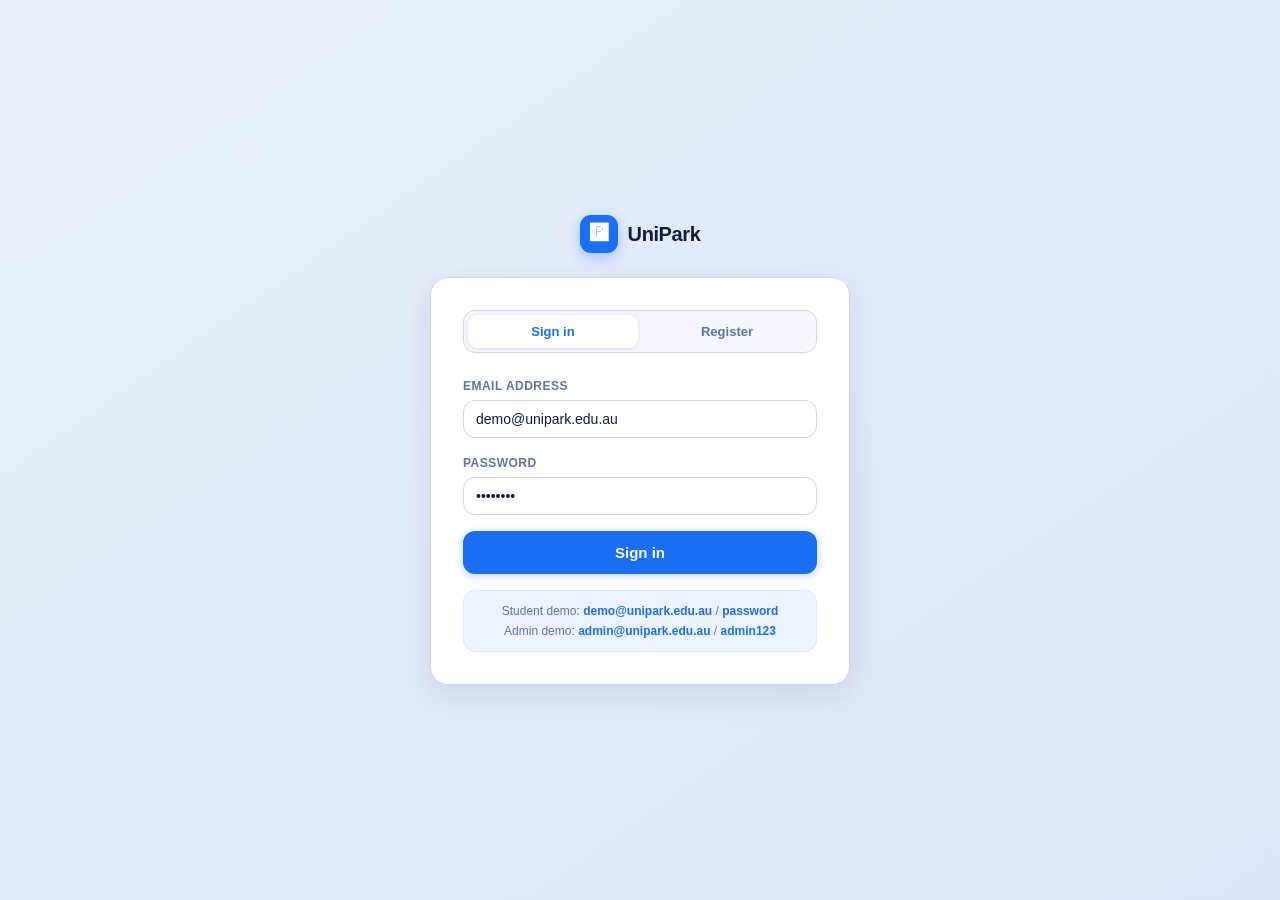
==== frontend/index.html @ 24ee6d40 "template for frontend" ====
<!DOCTYPE html>
<html lang="en">
<head>
<meta charset="UTF-8"><meta name="viewport" content="width=device-width,initial-scale=1">
<title>UniPark — Sign in</title>
<link rel="stylesheet" href="css/base.css">
<link rel="stylesheet" href="css/auth.css">
</head>
<body class="auth-page">
<div class="auth-wrapper">

  <div class="auth-logo-wrap">
    <div class="logo"><div class="logo-mark">🅿</div> UniPark</div>
   
  </div>

  <div class="auth-card">
    <div class="auth-tabs">
      <button class="auth-tab active" data-tab="login">Sign in</button>
      <button class="auth-tab" data-tab="register">Register</button>
    </div>

    <div id="auth-error" class="error-msg hidden"></div>

    <!-- login page -->
    <div id="form-login" class="auth-form active">
      <div class="form-group">
        <label class="form-label">Email address</label>
        <input class="form-input" type="email" id="login-email" placeholder="you@unipark.edu.au" value="demo@unipark.edu.au" autocomplete="email">
      </div>
      <div class="form-group">
        <label class="form-label">Password</label>
        <input class="form-input" type="password" id="login-password" placeholder="••••••••" value="password" autocomplete="current-password">
      </div>
      <button class="btn btn-primary btn-full btn-lg" id="btn-login">Sign in</button>
      <div class="demo-hint">
        Student demo: <strong>demo@unipark.edu.au</strong> / <strong>password</strong><br>
        Admin demo: <strong>admin@unipark.edu.au</strong> / <strong>admin123</strong>
      </div>
    </div>

    <!-- register page -->
    <div id="form-register" class="auth-form">
      <div class="form-group">
        <label class="form-label">Full name</label>
        <input class="form-input" type="text" id="reg-name" placeholder="Jane Smith" autocomplete="name">
      </div>
      <div class="grid-2">
        <div class="form-group">
          <label class="form-label">Email</label>
          <input class="form-input" type="email" id="reg-email" placeholder="you@unipark.edu.au" autocomplete="email">
        </div>
        <div class="form-group">
          <label class="form-label">Password</label>
          <input class="form-input" type="password" id="reg-password" placeholder="Min. 6 chars" autocomplete="new-password">
        </div>
      </div>
      <div class="grid-2">
        <div class="form-group">
          <label class="form-label">Vehicle plate</label>
          <input class="form-input" type="text" id="reg-plate" placeholder="ABC 123">
        </div>
        <div class="form-group">
          <label class="form-label">Role</label>
          <select class="form-input form-select" id="reg-role">
            <option value="student">Student</option>
            <option value="staff">Staff</option>
            <option value="visitor">Visitor</option>
          </select>
        </div>
      </div>
      <div class="form-group">
        <label class="form-label">Subscription plan</label>
        <div class="sub-options">
          <div class="sub-option active" data-sub="basic">
            <div class="sub-option-icon">🎫</div>
            <div class="sub-option-label">Basic</div>
          </div>
          <div class="sub-option" data-sub="premium">
            <div class="sub-option-icon">⭐</div>
            <div class="sub-option-label">Premium</div>
          </div>
        </div>
      </div>
      <button class="btn btn-primary btn-full btn-lg" id="btn-register">Create account</button>
    </div>
  </div>

  
</div>
<div id="toast"></div>
<script src="js/store.js"></script>
<script src="js/auth.js"></script>
</body>
</html>
---- frontend/css/base.css ----
/* ── UNIPARK · BASE STYLES ─────────────────────────────────────── */
:root {
  /* Core palette */
  --blue:       #1a6ff5;
  --blue-dark:  #1358c8;
  --blue-dim:   #dbe8ff;
  --blue-light: #eef4ff;

  --green:      #16a34a;
  --green-dim:  #dcfce7;

  --red:        #dc2626;
  --red-dim:    #fee2e2;

  --amber:      #d97706;
  --amber-dim:  #fef3c7;

  --purple:     #7c3aed;
  --purple-dim: #ede9fe;

  /* Surfaces */
  --bg:       #eef2fb;
  --white:    #ffffff;
  --surface:  #ffffff;
  --surface2: #f4f7fd;
  --surface3: #e8edf8;

  /* Text */
  --text:   #0d1e3d;
  --muted:  #5f759e;

  /* Border */
  --border: #cdd5eb;

  /* Radius */
  --radius: 12px;

  /* Shadow */
  --shadow-sm: 0 1px 3px rgba(15,30,70,.07);
  --shadow:    0 4px 16px rgba(15,30,70,.10);
}

/* ── RESET / BASE ──────────────────────────────────────────────── */
*, *::before, *::after { box-sizing: border-box; }

body {
  font-family: -apple-system, BlinkMacSystemFont, 'Segoe UI', sans-serif;
  background: var(--bg);
  color: var(--text);
  margin: 0;
  font-size: 14px;
  line-height: 1.5;
  -webkit-font-smoothing: antialiased;
}

a { text-decoration: none; color: inherit; }

button, input, select, textarea { font-family: inherit; font-size: inherit; }

input:focus, select:focus, textarea:focus {
  outline: none;
  border-color: var(--blue) !important;
  box-shadow: 0 0 0 3px rgba(26,111,245,.12);
}

/* ── BUTTONS ───────────────────────────────────────────────────── */
.btn {
  display: inline-flex;
  align-items: center;
  justify-content: center;
  gap: 6px;
  border: none;
  border-radius: var(--radius);
  padding: 10px 18px;
  cursor: pointer;
  font-weight: 600;
  font-size: 14px;
  transition: opacity .15s, box-shadow .15s, background .15s;
}

.btn:hover { opacity: .88; }
.btn:active { opacity: .75; transform: scale(.98); }

.btn-primary {
  background: var(--blue);
  color: white;
  box-shadow: 0 2px 8px rgba(26,111,245,.3);
}

.btn-secondary {
  background: var(--surface2);
  border: 1px solid var(--border);
  color: var(--text);
}

.btn-danger {
  background: var(--red);
  color: white;
}

.btn-ghost {
  background: transparent;
  border: 1px solid var(--border);
  color: var(--muted);
}

.btn-ghost:hover { background: var(--surface2); opacity: 1; }

.btn-sm  { padding: 6px 12px; font-size: 12px; border-radius: 8px; }
.btn-lg  { padding: 13px 20px; font-size: 15px; }
.btn-full { width: 100%; }

/* ── FORMS ─────────────────────────────────────────────────────── */
.form-group { margin-bottom: 1rem; }

.form-label {
  display: block;
  margin-bottom: 5px;
  font-size: 12px;
  font-weight: 600;
  color: var(--muted);
  text-transform: uppercase;
  letter-spacing: .04em;
}

.form-input {
  width: 100%;
  padding: 10px 12px;
  border: 1.5px solid var(--border);
  border-radius: var(--radius);
  background: var(--surface);
  color: var(--text);
  transition: border-color .15s, box-shadow .15s;
}

.form-select { appearance: none; background-image: url("data:image/svg+xml,%3Csvg xmlns='http://www.w3.org/2000/svg' width='12' height='8' viewBox='0 0 12 8'%3E%3Cpath d='M1 1l5 5 5-5' stroke='%235f759e' stroke-width='1.5' fill='none' stroke-linecap='round'/%3E%3C/svg%3E"); background-repeat: no-repeat; background-position: right 12px center; padding-right: 32px; }

.grid-2 {
  display: grid;
  grid-template-columns: 1fr 1fr;
  gap: 12px;
}

.error-msg {
  background: var(--red-dim);
  color: var(--red);
  border: 1px solid #fca5a5;
  border-radius: var(--radius);
  padding: 10px 14px;
  font-size: 13px;
  margin-bottom: 1rem;
}

/* ── CARD ──────────────────────────────────────────────────────── */
.card {
  background: var(--white);
  border: 1px solid var(--border);
  border-radius: var(--radius);
  padding: 1.25rem;
  box-shadow: var(--shadow-sm);
}

/* ── BADGES ────────────────────────────────────────────────────── */
.badge {
  display: inline-block;
  padding: 3px 10px;
  border-radius: 999px;
  font-size: 11px;
  font-weight: 700;
  letter-spacing: .03em;
}

.badge-blue   { background: var(--blue-dim);   color: var(--blue); }
.badge-green  { background: var(--green-dim);  color: var(--green); }
.badge-red    { background: var(--red-dim);    color: var(--red); }
.badge-amber  { background: var(--amber-dim);  color: var(--amber); }
.badge-orange { background: var(--amber-dim);  color: var(--amber); }
.badge-purple { background: var(--purple-dim); color: var(--purple); }
.badge-grey   { background: var(--surface3);   color: var(--muted); }

/* ── LOGO ──────────────────────────────────────────────────────── */
.logo {
  display: flex;
  align-items: center;
  gap: 8px;
  font-size: 17px;
  font-weight: 800;
  color: var(--text);
  letter-spacing: -.02em;
  white-space: nowrap;
}

.logo-mark {
  width: 32px;
  height: 32px;
  background: var(--blue);
  color: white;
  border-radius: 9px;
  display: flex;
  align-items: center;
  justify-content: center;
  font-size: 16px;
  flex-shrink: 0;
}

/* ── HEADER ────────────────────────────────────────────────────── */
.app-header {
  background: var(--white);
  border-bottom: 1.5px solid var(--border);
  padding: 0 2rem;
  height: 58px;
  display: flex;
  align-items: center;
  gap: 1rem;
  position: sticky;
  top: 0;
  z-index: 100;
  box-shadow: var(--shadow-sm);
}

.header-nav {
  display: flex;
  align-items: center;
  gap: 2px;
  flex: 1;
  margin-left: 1rem;
}

.nav-link {
  background: none;
  border: none;
  padding: 7px 13px;
  border-radius: 8px;
  cursor: pointer;
  color: var(--muted);
  font-size: 13px;
  font-weight: 600;
  transition: background .15s, color .15s;
  white-space: nowrap;
}

.nav-link:hover  { background: var(--surface2); color: var(--text); }
.nav-link.active { background: var(--blue-dim); color: var(--blue); }

.header-right {
  display: flex;
  align-items: center;
  gap: 10px;
  margin-left: auto;
}

/* ── AVATAR / USER-PILL ────────────────────────────────────────── */
.avatar {
  width: 32px;
  height: 32px;
  border-radius: 50%;
  display: flex;
  align-items: center;
  justify-content: center;
  font-size: 12px;
  font-weight: 700;
  flex-shrink: 0;
}

.avatar-green  { background: var(--green);  color: white; }
.avatar-blue   { background: var(--blue);   color: white; }
.avatar-admin  { background: var(--amber);  color: white; }

.user-pill {
  display: flex;
  align-items: center;
  gap: 8px;
  background: var(--surface2);
  border: 1px solid var(--border);
  border-radius: 999px;
  padding: 4px 12px 4px 4px;
  font-size: 13px;
  font-weight: 600;
}

/* ── MAIN ──────────────────────────────────────────────────────── */
.app-main {
  max-width: 1200px;
  margin: 0 auto;
  padding: 1.75rem 2rem 3rem;
}

/* ── PANEL / SECTION ───────────────────────────────────────────── */
.panel {
  background: var(--white);
  border: 1.5px solid var(--border);
  border-radius: 16px;
  padding: 1.5rem;
  margin-bottom: 1.5rem;
  box-shadow: var(--shadow-sm);
}

.section-head {
  display: flex;
  align-items: center;
  justify-content: space-between;
  flex-wrap: wrap;
  gap: 8px;
  margin-bottom: 1.25rem;
}

.section-title {
  font-size: 15px;
  font-weight: 700;
  color: var(--text);
}

.live-badge {
  display: flex;
  align-items: center;
  gap: 6px;
  font-size: 11px;
  font-weight: 600;
  color: var(--green);
  background: var(--green-dim);
  padding: 4px 10px;
  border-radius: 999px;
}

.live-dot {
  width: 7px;
  height: 7px;
  border-radius: 50%;
  background: var(--green);
  animation: pulse 1.6s ease-in-out infinite;
}

@keyframes pulse {
  0%, 100% { opacity: 1; }
  50%       { opacity: .35; }
}

/* ── STATS GRID ────────────────────────────────────────────────── */
.stats-grid {
  display: grid;
  gap: 1rem;
  margin-bottom: 1.5rem;
}

.stats-grid-4 { grid-template-columns: repeat(auto-fit, minmax(190px,1fr)); }
.stats-grid-5 { grid-template-columns: repeat(auto-fit, minmax(170px,1fr)); }

.stat-card {
  background: var(--white);
  border: 1.5px solid var(--border);
  border-radius: 14px;
  padding: 1.1rem 1.25rem;
  position: relative;
  overflow: hidden;
  box-shadow: var(--shadow-sm);
}

.stat-label {
  font-size: 11px;
  font-weight: 700;
  text-transform: uppercase;
  letter-spacing: .05em;
  color: var(--muted);
  margin-bottom: 4px;
}

.stat-value {
  font-size: 30px;
  font-weight: 800;
  letter-spacing: -.02em;
  line-height: 1.1;
}

.stat-sub {
  font-size: 11px;
  color: var(--muted);
  margin-top: 2px;
}

.stat-accent {
  position: absolute;
  right: 14px;
  top: 14px;
  font-size: 22px;
  opacity: .35;
}

/* ── TABLE ─────────────────────────────────────────────────────── */
.table-wrap {
  background: var(--white);
  border: 1.5px solid var(--border);
  border-radius: var(--radius);
  overflow: hidden;
}

table {
  width: 100%;
  border-collapse: collapse;
}

th {
  padding: 10px 14px;
  text-align: left;
  font-size: 11px;
  font-weight: 700;
  text-transform: uppercase;
  letter-spacing: .05em;
  color: var(--muted);
  background: var(--surface2);
  border-bottom: 1.5px solid var(--border);
}

td {
  padding: 11px 14px;
  border-bottom: 1px solid var(--surface3);
  font-size: 13px;
}

tr:last-child td { border-bottom: none; }
tr:hover td { background: var(--surface2); }

.table-empty {
  text-align: center;
  color: var(--muted);
  padding: 2.5rem !important;
}

/* ── MODAL ─────────────────────────────────────────────────────── */
.modal-overlay {
  display: none;
  position: fixed;
  inset: 0;
  background: rgba(10,20,50,.45);
  backdrop-filter: blur(3px);
  z-index: 1000;
  align-items: center;
  justify-content: center;
  padding: 1rem;
}

.modal-overlay.open { display: flex; }

.modal {
  background: var(--white);
  border-radius: 18px;
  padding: 1.75rem;
  width: 100%;
  max-width: 500px;
  box-shadow: var(--shadow);
  animation: modal-in .2s ease;
}

@keyframes modal-in {
  from { opacity: 0; transform: translateY(14px) scale(.97); }
  to   { opacity: 1; transform: none; }
}

.modal-header {
  display: flex;
  align-items: flex-start;
  justify-content: space-between;
  margin-bottom: 1.25rem;
}

.modal-title    { font-size: 17px; font-weight: 800; }
.modal-subtitle { font-size: 12px; color: var(--muted); margin-top: 2px; }

.btn-close {
  background: var(--surface2);
  border: 1px solid var(--border);
  border-radius: 50%;
  width: 30px;
  height: 30px;
  cursor: pointer;
  font-size: 16px;
  line-height: 1;
  color: var(--muted);
  display: flex;
  align-items: center;
  justify-content: center;
  flex-shrink: 0;
}

.btn-close:hover { background: var(--red-dim); color: var(--red); border-color: var(--red); }

.modal-actions {
  display: flex;
  gap: 10px;
  margin-top: 1.25rem;
}

/* ── TOAST ─────────────────────────────────────────────────────── */
#toast {
  position: fixed;
  bottom: 24px;
  left: 50%;
  transform: translateX(-50%) translateY(80px);
  background: var(--text);
  color: white;
  padding: 11px 22px;
  border-radius: 999px;
  font-size: 13px;
  font-weight: 600;
  z-index: 9999;
  pointer-events: none;
  opacity: 0;
  transition: opacity .25s, transform .25s;
  white-space: nowrap;
  box-shadow: var(--shadow);
}

#toast.show {
  opacity: 1;
  transform: translateX(-50%) translateY(0);
}

/* ── COLOUR UTILITIES ──────────────────────────────────────────── */
.text-blue   { color: var(--blue); }
.text-green  { color: var(--green); }
.text-red    { color: var(--red); }
.text-amber  { color: var(--amber); }
.text-muted  { color: var(--muted); }

/* ── PROGRESS BAR ──────────────────────────────────────────────── */
.progress-bar {
  height: 6px;
  background: var(--surface3);
  border-radius: 999px;
  overflow: hidden;
}

.progress-fill {
  height: 100%;
  border-radius: 999px;
  background: var(--blue);
  transition: width .4s;
}

/* ── LAYOUT UTILITIES ──────────────────────────────────────────── */
.flex   { display: flex; }
.gap    { gap: 1rem; }
.center { display: flex; align-items: center; justify-content: center; }
.hidden { display: none !important; }
.mono   { font-family: 'SF Mono', 'Fira Mono', monospace; font-size: .9em; }
---- frontend/css/auth.css ----
/* ── UNIPARK · AUTH PAGE ───────────────────────────────────────── */
body.auth-page {
  display: flex;
  flex-direction: column;
  align-items: center;
  justify-content: center;
  min-height: 100vh;
  background: linear-gradient(145deg, #e8eefb 0%, #dce7f9 100%);
  padding: 24px 16px;
}

/* ── WRAPPER ───────────────────────────────────────────────────── */
.auth-wrapper {
  width: 100%;
  max-width: 420px;
}

/* ── LOGO AREA ─────────────────────────────────────────────────── */
.auth-logo-wrap {
  text-align: center;
  margin-bottom: 1.5rem;
}

.auth-logo-wrap .logo {
  display: inline-flex;
  font-size: 20px;
  gap: 10px;
}

.auth-logo-wrap .logo-mark {
  width: 38px;
  height: 38px;
  font-size: 18px;
  border-radius: 11px;
  box-shadow: 0 4px 14px rgba(26,111,245,.35);
}

.auth-tagline {
  font-size: 13px;
  color: var(--muted);
  margin-top: 6px;
}

/* ── CARD ──────────────────────────────────────────────────────── */
.auth-card {
  background: var(--white);
  padding: 2rem;
  border-radius: 18px;
  border: 1.5px solid var(--border);
  box-shadow: 0 8px 32px rgba(15,30,80,.10);
}

/* ── TABS ──────────────────────────────────────────────────────── */
.auth-tabs {
  display: flex;
  background: var(--surface2);
  border: 1px solid var(--border);
  border-radius: var(--radius);
  padding: 4px;
  gap: 4px;
  margin-bottom: 1.5rem;
}

.auth-tab {
  flex: 1;
  padding: 9px;
  border: none;
  border-radius: 9px;
  background: transparent;
  cursor: pointer;
  font-size: 13px;
  font-weight: 600;
  color: var(--muted);
  transition: background .18s, color .18s, box-shadow .18s;
}

.auth-tab:hover  { color: var(--text); }

.auth-tab.active {
  background: var(--white);
  color: var(--blue);
  box-shadow: 0 1px 4px rgba(15,30,80,.12);
}

/* ── FORMS ─────────────────────────────────────────────────────── */
.auth-form         { display: none; }
.auth-form.active  { display: block; }

/* ── SUBSCRIPTION OPTIONS ──────────────────────────────────────── */
.sub-options {
  display: grid;
  grid-template-columns: 1fr 1fr;
  gap: 10px;
  margin-top: 4px;
}

.sub-option {
  padding: 14px 12px;
  border: 1.5px solid var(--border);
  border-radius: var(--radius);
  text-align: center;
  cursor: pointer;
  transition: border-color .18s, background .18s;
  background: var(--surface2);
}

.sub-option:hover { border-color: var(--blue); }

.sub-option.active {
  border-color: var(--blue);
  background: var(--blue-light);
}

.sub-option-icon  { font-size: 22px; margin-bottom: 4px; }
.sub-option-label { font-size: 12px; font-weight: 600; color: var(--text); }

/* ── DEMO HINT ─────────────────────────────────────────────────── */
.demo-hint {
  margin-top: 1rem;
  padding: 10px 14px;
  background: var(--blue-light);
  border: 1px solid var(--blue-dim);
  border-radius: var(--radius);
  font-size: 12px;
  text-align: center;
  color: var(--muted);
  line-height: 1.7;
}

.demo-hint strong { color: var(--blue); }

/* ── FOOTER ────────────────────────────────────────────────────── */
.auth-footer {
  margin-top: 1.25rem;
  text-align: center;
  font-size: 12px;
  color: var(--muted);
}
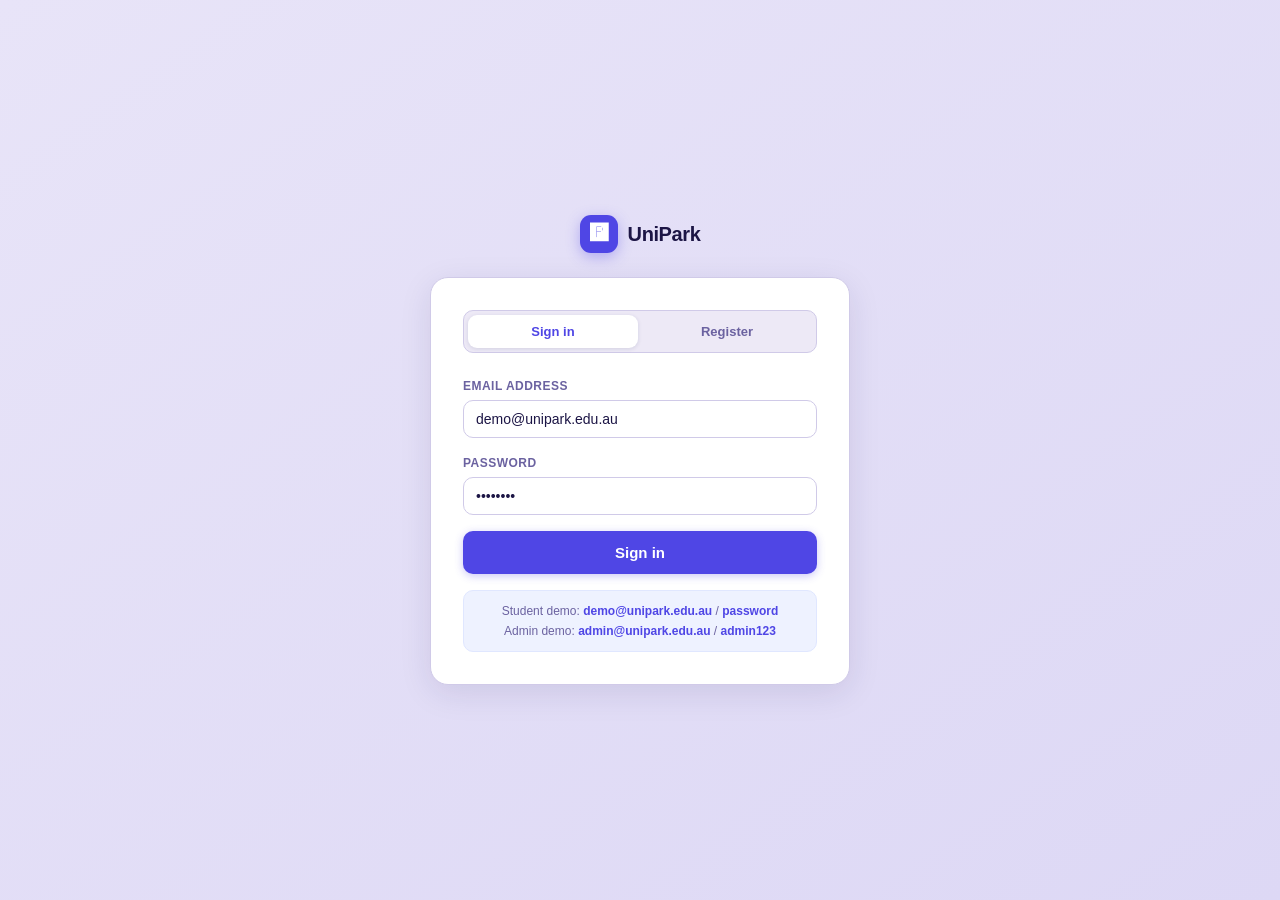
==== commit 80067804: "redo analytical board" ====
--- a/frontend/index.html
+++ b/frontend/index.html
@@ -3,29 +3,37 @@
 <head>
 <meta charset="UTF-8"><meta name="viewport" content="width=device-width,initial-scale=1">
 <title>UniPark — Sign in</title>
+<!-- shared base styles -->
 <link rel="stylesheet" href="css/base.css">
+<!-- login/register page specific styles -->
 <link rel="stylesheet" href="css/auth.css">
 </head>
 <body class="auth-page">
+
+<!-- centred card wrapper -->
 <div class="auth-wrapper">
 
+  <!-- logo at the top of the card -->
   <div class="auth-logo-wrap">
     <div class="logo"><div class="logo-mark">🅿</div> UniPark</div>
-   
   </div>
 
   <div class="auth-card">
+
+    <!-- tab switcher between Sign in and Register -->
     <div class="auth-tabs">
       <button class="auth-tab active" data-tab="login">Sign in</button>
       <button class="auth-tab" data-tab="register">Register</button>
     </div>
 
+    <!-- error banner — hidden by default, shown by auth.js when something goes wrong -->
     <div id="auth-error" class="error-msg hidden"></div>
 
-    <!-- login page -->
+    <!-- SIGN IN FORM -->
     <div id="form-login" class="auth-form active">
       <div class="form-group">
         <label class="form-label">Email address</label>
+        <!-- prefilled with demo credentials so markers can log in quickly -->
         <input class="form-input" type="email" id="login-email" placeholder="you@unipark.edu.au" value="demo@unipark.edu.au" autocomplete="email">
       </div>
       <div class="form-group">
@@ -33,18 +41,20 @@
         <input class="form-input" type="password" id="login-password" placeholder="••••••••" value="password" autocomplete="current-password">
       </div>
       <button class="btn btn-primary btn-full btn-lg" id="btn-login">Sign in</button>
+      <!-- demo credentials hint shown below the button -->
       <div class="demo-hint">
         Student demo: <strong>demo@unipark.edu.au</strong> / <strong>password</strong><br>
         Admin demo: <strong>admin@unipark.edu.au</strong> / <strong>admin123</strong>
       </div>
     </div>
 
-    <!-- register page -->
+    <!-- REGISTER FORM — hidden until the user clicks the Register tab -->
     <div id="form-register" class="auth-form">
       <div class="form-group">
         <label class="form-label">Full name</label>
         <input class="form-input" type="text" id="reg-name" placeholder="Jane Smith" autocomplete="name">
       </div>
+      <!-- email and password side by side -->
       <div class="grid-2">
         <div class="form-group">
           <label class="form-label">Email</label>
@@ -55,6 +65,7 @@
           <input class="form-input" type="password" id="reg-password" placeholder="Min. 6 chars" autocomplete="new-password">
         </div>
       </div>
+      <!-- vehicle plate and role side by side -->
       <div class="grid-2">
         <div class="form-group">
           <label class="form-label">Vehicle plate</label>
@@ -69,6 +80,7 @@
           </select>
         </div>
       </div>
+      <!-- subscription plan picker — Basic or Premium -->
       <div class="form-group">
         <label class="form-label">Subscription plan</label>
         <div class="sub-options">
@@ -84,11 +96,14 @@
       </div>
       <button class="btn btn-primary btn-full btn-lg" id="btn-register">Create account</button>
     </div>
+
   </div>
+</div>
 
-  
-</div>
+<!-- toast notification container (used by store.js) -->
 <div id="toast"></div>
+
+<!-- store.js must load first so UniPark is available when auth.js runs -->
 <script src="js/store.js"></script>
 <script src="js/auth.js"></script>
 </body>
--- a/frontend/css/base.css
+++ b/frontend/css/base.css
@@ -1,10 +1,10 @@
 /* ── UNIPARK · BASE STYLES ─────────────────────────────────────── */
 :root {
   /* Core palette */
-  --blue:       #1a6ff5;
-  --blue-dark:  #1358c8;
-  --blue-dim:   #dbe8ff;
-  --blue-light: #eef4ff;
+  --blue:       #4f46e5;
+  --blue-dark:  #3730a3;
+  --blue-dim:   #e0e7ff;
+  --blue-light: #eef2ff;
 
   --green:      #16a34a;
   --green-dim:  #dcfce7;
@@ -19,25 +19,25 @@
   --purple-dim: #ede9fe;
 
   /* Surfaces */
-  --bg:       #eef2fb;
+  --bg:       #f4f2f9;
   --white:    #ffffff;
   --surface:  #ffffff;
-  --surface2: #f4f7fd;
-  --surface3: #e8edf8;
+  --surface2: #ede9f6;
+  --surface3: #e2ddf0;
 
   /* Text */
-  --text:   #0d1e3d;
-  --muted:  #5f759e;
+  --text:   #1c1545;
+  --muted:  #6b62a0;
 
   /* Border */
-  --border: #cdd5eb;
+  --border: #d0cae8;
 
   /* Radius */
-  --radius: 12px;
+  --radius: 10px;
 
   /* Shadow */
-  --shadow-sm: 0 1px 3px rgba(15,30,70,.07);
-  --shadow:    0 4px 16px rgba(15,30,70,.10);
+  --shadow-sm: 0 1px 3px rgba(28,20,80,.07);
+  --shadow:    0 4px 16px rgba(28,20,80,.10);
 }
 
 /* ── RESET / BASE ──────────────────────────────────────────────── */
@@ -60,7 +60,7 @@
 input:focus, select:focus, textarea:focus {
   outline: none;
   border-color: var(--blue) !important;
-  box-shadow: 0 0 0 3px rgba(26,111,245,.12);
+  box-shadow: 0 0 0 3px rgba(79,70,229,.15);
 }
 
 /* ── BUTTONS ───────────────────────────────────────────────────── */
@@ -84,7 +84,7 @@
 .btn-primary {
   background: var(--blue);
   color: white;
-  box-shadow: 0 2px 8px rgba(26,111,245,.3);
+  box-shadow: 0 2px 8px rgba(79,70,229,.3);
 }
 
 .btn-secondary {
--- a/frontend/css/auth.css
+++ b/frontend/css/auth.css
@@ -5,7 +5,7 @@
   align-items: center;
   justify-content: center;
   min-height: 100vh;
-  background: linear-gradient(145deg, #e8eefb 0%, #dce7f9 100%);
+  background: linear-gradient(145deg, #e8e4f8 0%, #ddd8f5 100%);
   padding: 24px 16px;
 }
 
@@ -32,7 +32,7 @@
   height: 38px;
   font-size: 18px;
   border-radius: 11px;
-  box-shadow: 0 4px 14px rgba(26,111,245,.35);
+  box-shadow: 0 4px 14px rgba(79,70,229,.35);
 }
 
 .auth-tagline {
@@ -47,7 +47,7 @@
   padding: 2rem;
   border-radius: 18px;
   border: 1.5px solid var(--border);
-  box-shadow: 0 8px 32px rgba(15,30,80,.10);
+  box-shadow: 0 8px 32px rgba(28,20,80,.10);
 }
 
 /* ── TABS ──────────────────────────────────────────────────────── */
